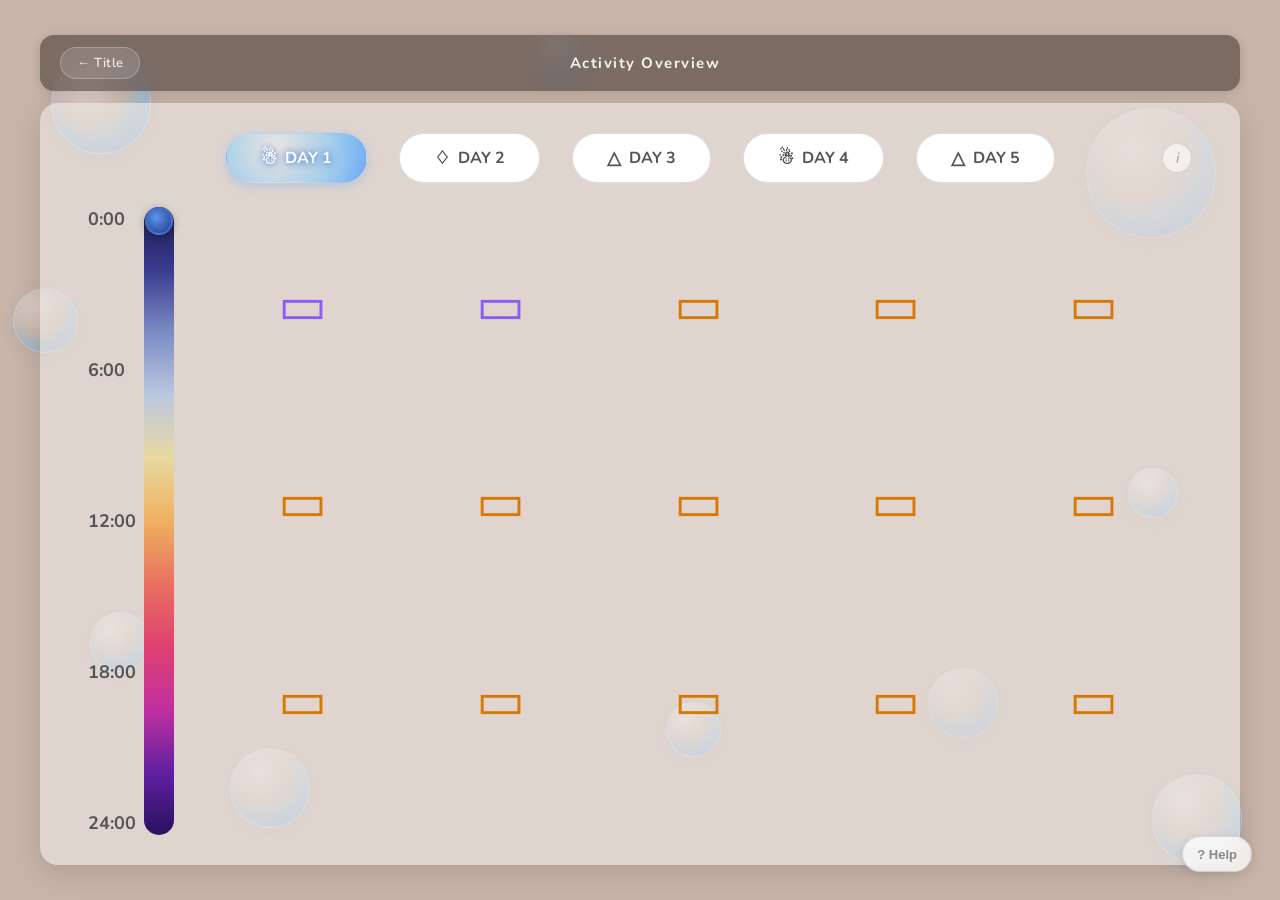
==== day.html @ 3a47da87 "2 webpages" ====
﻿<!DOCTYPE html>
<html>

<head>
    <meta charset="UTF-8">
    <meta name="viewport" content="width=device-width, initial-scale=1.0">
    <title>Day Data</title>
    <link rel="preconnect" href="https://fonts.googleapis.com">
    <link rel="preconnect" href="https://fonts.gstatic.com" crossorigin>
    <link href="https://fonts.googleapis.com/css2?family=Nunito:wght@400;600;700;800&display=swap" rel="stylesheet">
    <link rel="stylesheet" href="style.css">
    <link rel="stylesheet" href="day.css">
</head>

<body>

    <!-- 背景泡泡装饰 -->
    <div class="bg-bubble"></div>
    <div class="bg-bubble"></div>
    <div class="bg-bubble"></div>
    <div class="bg-bubble"></div>
    <div class="bg-bubble"></div>
    <div class="bg-bubble"></div>
    <div class="bg-bubble"></div>
    <div class="bg-bubble"></div>
    <div class="bg-bubble"></div>
    <div class="bg-bubble"></div>

    <!-- ===== 第一层：顶部导航 ===== -->
    <div class="nav-header">
        <a href="index.html" class="nav-back">&larr; Title</a>
        <span class="nav-title">Activity Overview</span>
        <span class="nav-spacer"></span>
    </div>

    <!-- ===== Help 按钮 + 弹窗 ===== -->
    <button class="help-fab" id="helpBtn" title="Help">? Help</button>
    <div class="help-panel" id="helpPanel">
        <h3>How to use</h3>
        <p>This page shows your daily activity as a sequence of shapes, distributed across time.</p>
        <ul>
            <li>Switch days using the <b>DAY 1–5</b> tabs.</li>
            <li>Drag the dot on the gradient bar to scrub through time.</li>
            <li>Each shape &amp; color represents an activity type.</li>
        </ul>
        <p style="color:#aaa; font-size:11px; margin-bottom:0;">Click anywhere to close.</p>
    </div>

    <div class="page-card">

        <!-- Day 导航 -->
        <div class="day-nav-wrap">
            <div class="day-nav">
                <a href="day.html?day=1" class="day-pill"><span class="icon">&#9731;</span> DAY 1</a>
                <a href="day.html?day=2" class="day-pill"><span class="icon">&#9826;</span> DAY 2</a>
                <a href="day.html?day=3" class="day-pill"><span class="icon">&#9651;</span> DAY 3</a>
                <a href="day.html?day=4" class="day-pill"><span class="icon">&#9731;</span> DAY 4</a>
                <a href="day.html?day=5" class="day-pill"><span class="icon">&#9651;</span> DAY 5</a>
            </div>
            <button class="legend-btn" id="legendBtn" title="Legend">i</button>
        </div>

        <!-- Legend 弹窗 -->
        <div class="legend-panel" id="legendPanel">
            <h3>Legend</h3>

            <div class="legend-section-title">Shapes &mdash; Place</div>
            <div class="legend-grid">
                <div class="legend-item"><span class="legend-shape">▭</span> Bed</div>
                <div class="legend-item"><span class="legend-shape">◻</span> Desk / Table</div>
                <div class="legend-item"><span class="legend-shape">◯</span> School</div>
                <div class="legend-item"><span class="legend-shape">△</span> Moving</div>
                <div class="legend-item"><span class="legend-shape">▽</span> Shared Space</div>
            </div>

            <div class="legend-section-title">Colors &mdash; Activity</div>
            <div class="legend-grid">
                <div class="legend-item"><span class="legend-color-dot" style="background:#5C4033"></span> Sleep / Nap</div>
                <div class="legend-item"><span class="legend-color-dot" style="background:#3B82F6"></span> Study</div>
                <div class="legend-item"><span class="legend-color-dot" style="background:#8B5CF6"></span> Entertainment</div>
                <div class="legend-item"><span class="legend-color-dot" style="background:#EF4444"></span> Vehicle</div>
                <div class="legend-item"><span class="legend-color-dot" style="background:#EC4899"></span> Walk</div>
                <div class="legend-item"><span class="legend-color-dot" style="background:#EAB308"></span> Bathroom</div>
                <div class="legend-item"><span class="legend-color-dot" style="background:#F97316"></span> Meal</div>
                <div class="legend-item"><span class="legend-color-dot" style="background:#22C55E"></span> Class</div>
                <div class="legend-item"><span class="legend-color-dot" style="background:#9CA3AF"></span> Laundry</div>
            </div>

            <div class="legend-note">
                &#9679; 1 shape = 30 min &nbsp;&nbsp; &#9679; &frac12; shape = 15–20 min
            </div>
        </div>

        <!-- 主区域 -->
        <div class="main-content">

            <!-- 左侧时间轴 -->
            <div class="timeline">
                <div class="time-labels">
                    <span class="time-label">0:00</span>
                    <span class="time-label">6:00</span>
                    <span class="time-label">12:00</span>
                    <span class="time-label">18:00</span>
                    <span class="time-label">24:00</span>
                </div>
                <div class="gradient-bar">
                    <div class="time-dot"></div>
                </div>
            </div>

            <!-- 右侧内容区域（后续加功能） -->
            <div class="content-area">
            </div>

        </div>

    </div>

</body>

<script>
    const params = new URLSearchParams(window.location.search);
    const day = parseInt(params.get("day")) || 1;

    // 高亮当前 day pill
    const pills = document.querySelectorAll('.day-pill');
    pills.forEach((pill, i) => {
        if (i + 1 === day) pill.classList.add('active');
    });

    // 背景泡泡颜色
    const dayColors = {
        1: { main: '120,200,255', deep: '80,160,255',  shadow: '0,100,200' },
        2: { main: '180,140,255', deep: '140,100,220', shadow: '100,60,180' },
        3: { main: '120,230,200', deep: '60,200,170',  shadow: '30,140,120' },
        4: { main: '255,180,120', deep: '240,140,80',  shadow: '190,100,30' },
        5: { main: '255,140,180', deep: '240,100,150', shadow: '190,50,100' },
    };
    const c = dayColors[day] || dayColors[1];
    document.querySelectorAll('.bg-bubble').forEach(b => {
        b.style.background = `radial-gradient(circle at 35% 30%, rgba(255,255,255,0.55), rgba(255,255,255,0.15) 40%, rgba(${c.main},0.5) 60%, rgba(${c.deep},0.7))`;
        b.style.boxShadow = `inset 0 -8px 18px rgba(${c.shadow},0.15), inset 0 8px 18px rgba(255,255,255,0.3), 0 4px 16px rgba(${c.shadow},0.15)`;
    });

    // ========== 形状数据（对应截图 Day 1 ~ Day 5） ==========
    const colorMap = {
        p: '#8B5CF6', b: '#D97706', t: '#14B8A6', y: '#EAB308',
        r: '#EF4444', k: '#EC4899', o: '#F97316', l: '#3B82F6', g: '#9CA3AF'
    };

    function parseShapes(str) {
        return str.trim().split(/\s+/).map(code => ({
            s: code.slice(0, -1),
            c: colorMap[code.slice(-1)]
        }));
    }

    const shapeData = {
        // Day 1: ▭紫2 → ▭橙5+5+4 → △黄 ▽黄 → △红 → ○绿2 → ◿粉 → ○橙2 → □绿5+2 → ▭橙4 → □蓝2 → □紫5
        1: parseShapes(`
            ▭p ▭p ▭b ▭b ▭b
            ▭b ▭b ▭b ▭b ▭b
            ▭b ▭b ▭b ▭b ▭b
            ▭b ▽y ◹y ◿r ◯t
            ◯t ◿k ◯o ◯o ◿k 
            ◻t ◻t ◻t ◻t ◻t 
            ◻t ◻t ◻t ▭b ▭b 
            ▭b ▭b ◻l ◻l ◻o
            ▽y ◻p ◻p ◻p ◻p 
            ◻p
        `),
        // Day 2: ▭紫4 → ▭橙5+5+5 → △黄 → □橙2 → ▭橙4 → □紫5 → ○橙 → □绿2 → △黄 → ▭紫2 → □紫4
        2: parseShapes(`
            ▭p ▭p ▭p ▭p ▭b
            ▭b ▭b ▭b ▭b ▭b
            ▭b ▭b ▭b ▭b ▭b
            ▭b ▭b ▭b ▭b ▽y
            ◻o ◻o ▭b ▭b ▭b
            ▭b ◻p ◻p ◻p ◻p
            ◻p ◯o ◻t ◻t ▽y
            ▭p ▭p ◻p ◻p ◻p
            ◻p
        `),
        // Day 3: □紫5 → ▭橙5+5+5 → □蓝4 → □橙 → □紫2 → ▭橙5 → □蓝2 → ▽灰2 → □紫4
        3: parseShapes(`
            ◻p ◻p ◻p ◻p ◻p
            ▭b ▭b ▭b ▭b ▭b
            ▭b ▭b ▭b ▭b ▭b
            ▭b ▭b ▭b ▭b ▭b
            ◻l ◻l ◻l ◻l ◻o
            ◻p ◻p ▭b ▭b ▭b
            ▭b ▭b ◻l ◻l ▽g
            ▽g ◻p ◻p ◻p ◻p
        `),
        // Day 4: ▽灰 → □橙 → □蓝2 → □紫4 → ▭橙5+4 → ▭紫2 → ▽黄 → ○绿2 → □蓝2 → △红 → ○橙2 → △红 → □蓝2 → □紫4
        4: parseShapes(`
            ▽g ◻o ◻l ◻l ◻p
            ◻p ◻p ◻p ▭b ▭b
            ▭b ▭b ▭b ▭b ▭b
            ▭b ▭b ▭p ▭p ◹y
            ▯l ◿k ◯t ◯t ◿k 
            ◻l ◻l ◿r ◯g ◯g
            △r ◯o ◯o △r ◻l 
            ◻l ◻p ◻p ◻p ◻p
        `),
        // Day 5: ▭橙5+5+5 → □蓝4 → △黄 → ▽粉 → ○绿2 → ○橙3 → □紫5+5 → □橙 → □蓝 → ▭橙5
        5: parseShapes(`
            ▭b ▭b ▭b ▭b ▭b
            ▭b ▭b ▭b ▭b ▭b
            ▭b ▭b ▭b ▭b ▭b
            ◻l ◻l ◻l ◻l ▽y
            ◿k ◯t ◯t ◿k ◯o 
            ◯o ◯o ◿k ◻p ◻p 
            ◻p ◻p ◻p ◻p ◻p 
            ◻p ◻p ◻p ◻o ◻l 
            ▭b ▭b ▭b ▭b ▭b
        `),
    };

    // ========== 渲染形状网格 ==========
    const contentArea = document.querySelector('.content-area');
    const shapes = shapeData[day] || shapeData[1];

    const grid = document.createElement('div');
    grid.className = 'shape-grid';

    shapes.forEach((item) => {
        const cell = document.createElement('div');
        cell.className = 'shape-cell';
        cell.textContent = item.s;
        cell.style.color = item.c;
        grid.appendChild(cell);
    });

    contentArea.appendChild(grid);

    // ========== 滑块吸附（5 个位置）& 滚动同步 ==========
    const gradientBar = document.querySelector('.gradient-bar');
    const dot = document.querySelector('.time-dot');
    const snapPercents = [0, 0.25, 0.5, 0.75, 1]; // 00, 06, 12, 18, 24
    let isDragging = false;
    let isSyncing = false;
    let dragStartY, dragStartTop;
    let currentSnap = 0;

    function getMaxTop() {
        return gradientBar.offsetHeight - dot.offsetHeight;
    }

    function findNearestSnap(percent) {
        let closest = 0;
        let minDist = Infinity;
        snapPercents.forEach((sp, i) => {
            const d = Math.abs(percent - sp);
            if (d < minDist) { minDist = d; closest = i; }
        });
        return closest;
    }

    function goToSnap(index, smooth) {
        currentSnap = Math.max(0, Math.min(index, snapPercents.length - 1));
        const percent = snapPercents[currentSnap];
        dot.style.transition = smooth ? 'top 0.3s ease' : 'none';
        dot.style.top = (percent * getMaxTop()) + 'px';
        if (smooth) setTimeout(() => { dot.style.transition = 'none'; }, 320);

        const scrollMax = contentArea.scrollHeight - contentArea.clientHeight;
        if (scrollMax > 0) {
            isSyncing = true;
            if (smooth) {
                contentArea.scrollTo({ top: percent * scrollMax, behavior: 'smooth' });
                setTimeout(() => { isSyncing = false; }, 500);
            } else {
                contentArea.scrollTop = percent * scrollMax;
                requestAnimationFrame(() => { isSyncing = false; });
            }
        }
    }

    // --- Mouse 拖拽 ---
    dot.addEventListener('mousedown', (e) => {
        e.preventDefault();
        e.stopPropagation();
        isDragging = true;
        dragStartY = e.clientY;
        dragStartTop = parseFloat(dot.style.top) || 0;
        dot.style.cursor = 'grabbing';
        dot.style.transition = 'none';
    });

    document.addEventListener('mousemove', (e) => {
        if (!isDragging) return;
        const maxTop = getMaxTop();
        let newTop = dragStartTop + (e.clientY - dragStartY);
        newTop = Math.max(0, Math.min(newTop, maxTop));
        dot.style.top = newTop + 'px';

        const percent = newTop / maxTop;
        isSyncing = true;
        contentArea.scrollTop = percent * (contentArea.scrollHeight - contentArea.clientHeight);
        requestAnimationFrame(() => { isSyncing = false; });
    });

    document.addEventListener('mouseup', () => {
        if (isDragging) {
            isDragging = false;
            dot.style.cursor = 'grab';
            const maxTop = getMaxTop();
            const percent = (parseFloat(dot.style.top) || 0) / maxTop;
            goToSnap(findNearestSnap(percent), true);
        }
    });

    // --- Touch 拖拽 ---
    dot.addEventListener('touchstart', (e) => {
        e.preventDefault();
        e.stopPropagation();
        isDragging = true;
        dragStartY = e.touches[0].clientY;
        dragStartTop = parseFloat(dot.style.top) || 0;
        dot.style.transition = 'none';
    }, { passive: false });

    document.addEventListener('touchmove', (e) => {
        if (!isDragging) return;
        const maxTop = getMaxTop();
        let newTop = dragStartTop + (e.touches[0].clientY - dragStartY);
        newTop = Math.max(0, Math.min(newTop, maxTop));
        dot.style.top = newTop + 'px';

        const percent = newTop / maxTop;
        isSyncing = true;
        contentArea.scrollTop = percent * (contentArea.scrollHeight - contentArea.clientHeight);
        requestAnimationFrame(() => { isSyncing = false; });
    }, { passive: false });

    document.addEventListener('touchend', () => {
        if (isDragging) {
            isDragging = false;
            const maxTop = getMaxTop();
            const percent = (parseFloat(dot.style.top) || 0) / maxTop;
            goToSnap(findNearestSnap(percent), true);
        }
    });

    // --- 点击渐变条 → 吸附到最近位置 ---
    gradientBar.addEventListener('click', (e) => {
        if (isDragging) return;
        const barRect = gradientBar.getBoundingClientRect();
        const clickPercent = (e.clientY - barRect.top) / barRect.height;
        goToSnap(findNearestSnap(clickPercent), true);
    });

    // --- 滚动内容 → 同步滑块到最近吸附点 ---
    contentArea.addEventListener('scroll', () => {
        if (isSyncing) return;
        const scrollMax = contentArea.scrollHeight - contentArea.clientHeight;
        if (scrollMax <= 0) return;
        const percent = contentArea.scrollTop / scrollMax;
        const snapIndex = findNearestSnap(percent);
        if (snapIndex !== currentSnap) {
            currentSnap = snapIndex;
            dot.style.transition = 'top 0.3s ease';
            dot.style.top = (snapPercents[currentSnap] * getMaxTop()) + 'px';
            setTimeout(() => { dot.style.transition = 'none'; }, 320);
        }
    });

    // 初始化
    goToSnap(0, false);

    // ========== Legend 弹窗（非阻塞） ==========
    const legendBtn = document.getElementById('legendBtn');
    const legendPanel = document.getElementById('legendPanel');

    // ========== Help 弹窗（非阻塞） ==========
    const helpBtn = document.getElementById('helpBtn');
    const helpPanel = document.getElementById('helpPanel');

    helpBtn.addEventListener('click', (e) => {
        e.stopPropagation();
        legendPanel.classList.remove('active');
        helpPanel.classList.toggle('active');
    });

    legendBtn.addEventListener('click', (e) => {
        e.stopPropagation();
        helpPanel.classList.remove('active');
        // 定位面板到按钮下方偏左
        const rect = legendBtn.getBoundingClientRect();
        legendPanel.style.top = (rect.bottom + 8) + 'px';
        legendPanel.style.left = rect.left + 'px';
        legendPanel.classList.toggle('active');
    });

    // 点击外部关闭
    document.addEventListener('click', (e) => {
        if (!legendPanel.contains(e.target) && e.target !== legendBtn) {
            legendPanel.classList.remove('active');
        }
        if (!helpPanel.contains(e.target) && e.target !== helpBtn) {
            helpPanel.classList.remove('active');
        }
    });

    document.addEventListener('keydown', (e) => {
        if (e.key === 'Escape') {
            helpPanel.classList.remove('active');
            legendPanel.classList.remove('active');
        }
    });
</script>

</html>
---- day.css ----
* {
    margin: 0;
    padding: 0;
    box-sizing: border-box;
}

body {
    font-family: 'Nunito', sans-serif;
    background: #c8b4a8;
    display: flex;
    flex-direction: column;
    align-items: center;
    justify-content: center;
    min-height: 100vh;
    overflow: hidden;
    position: relative;
}

/* 背景泡泡装饰 */
.bg-bubble {
    position: fixed;
    border-radius: 50%;
    border: 1.5px solid rgba(255,255,255,0.35);
    pointer-events: none;
    z-index: 0;
    animation: floatBubble 8s ease-in-out infinite;
}

.bg-bubble:nth-child(1) {
    width: 100px; height: 100px;
    top: 6%; left: 4%;
    animation-duration: 9s;
    animation-delay: 0s;
    opacity: 0.75;
}
.bg-bubble:nth-child(2) {
    width: 60px; height: 60px;
    top: 68%; left: 7%;
    animation-duration: 7s;
    animation-delay: -2s;
    opacity: 0.65;
}
.bg-bubble:nth-child(3) {
    width: 130px; height: 130px;
    top: 12%; right: 5%;
    animation-duration: 11s;
    animation-delay: -4s;
    opacity: 0.6;
}
.bg-bubble:nth-child(4) {
    width: 50px; height: 50px;
    top: 52%; right: 8%;
    animation-duration: 6s;
    animation-delay: -1s;
    opacity: 0.7;
}
.bg-bubble:nth-child(5) {
    width: 80px; height: 80px;
    bottom: 8%; left: 18%;
    animation-duration: 10s;
    animation-delay: -3s;
    opacity: 0.65;
}
.bg-bubble:nth-child(6) {
    width: 65px; height: 65px;
    top: 32%; left: 1%;
    animation-duration: 8s;
    animation-delay: -5s;
    opacity: 0.55;
}
.bg-bubble:nth-child(7) {
    width: 90px; height: 90px;
    bottom: 4%; right: 3%;
    animation-duration: 9s;
    animation-delay: -2.5s;
    opacity: 0.7;
}
.bg-bubble:nth-child(8) {
    width: 45px; height: 45px;
    top: 4%; left: 42%;
    animation-duration: 7s;
    animation-delay: -6s;
    opacity: 0.6;
}
.bg-bubble:nth-child(9) {
    width: 70px; height: 70px;
    bottom: 18%; right: 22%;
    animation-duration: 10s;
    animation-delay: -1.5s;
    opacity: 0.55;
}
.bg-bubble:nth-child(10) {
    width: 55px; height: 55px;
    top: 78%; left: 52%;
    animation-duration: 8s;
    animation-delay: -4.5s;
    opacity: 0.65;
}

@keyframes floatBubble {
    0%, 100% { transform: translateY(0) scale(1); }
    33% { transform: translateY(-15px) scale(1.06); }
    66% { transform: translateY(10px) scale(0.96); }
}

/* ===== 第一层：顶部导航栏 ===== */
.nav-header {
    width: 94vw;
    max-width: 1200px;
    display: flex;
    align-items: center;
    justify-content: space-between;
    padding: 12px 20px;
    margin-bottom: 12px;
    position: relative;
    z-index: 10;
    background: rgba(60, 48, 42, 0.55);
    backdrop-filter: blur(12px);
    -webkit-backdrop-filter: blur(12px);
    border-radius: 14px;
    box-shadow: 0 2px 12px rgba(0,0,0,0.12);
}

.nav-back {
    padding: 6px 16px;
    background: rgba(255,255,255,0.12);
    border: 1px solid rgba(255,255,255,0.25);
    border-radius: 50px;
    color: rgba(255,255,255,0.85);
    text-decoration: none;
    font-size: 13px;
    font-weight: 600;
    transition: 0.2s;
    cursor: pointer;
    letter-spacing: 0.3px;
}

.nav-back:hover {
    background: rgba(255,255,255,0.22);
    color: #fff;
    border-color: rgba(255,255,255,0.5);
}

.nav-title {
    font-size: 15px;
    font-weight: 700;
    color: rgba(255,255,255,0.92);
    letter-spacing: 1.5px;
}

/* 占位，保持标题居中 */
.nav-spacer {
    width: 70px;
}

/* ===== Help 按钮（右下角固定） ===== */
.help-fab {
    position: fixed;
    bottom: 28px;
    right: 28px;
    height: 36px;
    padding: 0 14px;
    border-radius: 50px;
    border: 1.5px solid rgba(180,180,180,0.5);
    background: rgba(255,255,255,0.75);
    backdrop-filter: blur(10px);
    -webkit-backdrop-filter: blur(10px);
    color: #888;
    font-size: 13px;
    font-weight: 600;
    display: flex;
    align-items: center;
    justify-content: center;
    gap: 5px;
    cursor: pointer;
    transition: 0.2s;
    z-index: 900;
    box-shadow: 0 2px 10px rgba(0,0,0,0.1);
    line-height: 1;
}

.help-fab:hover {
    background: rgba(255,255,255,0.95);
    color: #555;
    border-color: rgba(150,150,150,0.7);
    transform: scale(1.08);
}

/* Help 弹窗（非阻塞，从右下角向上弹出） */
.help-panel {
    display: none;
    position: fixed;
    bottom: 78px;
    right: 28px;
    width: 280px;
    background: rgba(255,255,255,0.94);
    backdrop-filter: blur(16px);
    -webkit-backdrop-filter: blur(16px);
    border-radius: 14px;
    box-shadow: 0 8px 32px rgba(0,0,0,0.18);
    padding: 22px 20px;
    z-index: 998;
    animation: helpSlideUp 0.25s ease;
}

.help-panel.active {
    display: block;
}

@keyframes helpSlideUp {
    from { opacity: 0; transform: translateY(10px); }
    to   { opacity: 1; transform: translateY(0); }
}

.help-panel h3 {
    font-size: 14px;
    font-weight: 700;
    color: #444;
    margin-bottom: 12px;
}

.help-panel p {
    font-size: 12.5px;
    color: #666;
    line-height: 1.7;
    margin-bottom: 10px;
}

.help-panel ul {
    font-size: 12.5px;
    color: #666;
    line-height: 1.8;
    padding-left: 18px;
    margin-bottom: 6px;
}

/* ===== Legend 信息按钮（绝对定位在右侧，不影响 day pills 居中） ===== */
.legend-btn {
    position: absolute;
    right: 0;
    top: 50%;
    transform: translateY(-50%);
    width: 30px;
    height: 30px;
    border-radius: 50%;
    border: 1.5px solid rgba(180,180,180,0.5);
    background: rgba(255,255,255,0.6);
    color: #999;
    font-size: 15px;
    font-weight: 400;
    font-style: italic;
    font-family: 'Nunito', sans-serif;
    display: flex;
    align-items: center;
    justify-content: center;
    cursor: pointer;
    transition: 0.2s;
    line-height: 1;
}

.legend-btn:hover {
    background: rgba(255,255,255,0.95);
    color: #555;
    border-color: rgba(150,150,150,0.7);
    transform: translateY(-50%) scale(1.08);
}

/* Legend 弹窗（非阻塞式，不影响页面操作） */
.legend-panel {
    display: none;
    position: fixed;
    width: 300px;
    background: rgba(255,255,255,0.94);
    backdrop-filter: blur(16px);
    -webkit-backdrop-filter: blur(16px);
    border-radius: 14px;
    box-shadow: 0 8px 32px rgba(0,0,0,0.18);
    padding: 22px 22px 18px;
    z-index: 998;
    animation: legendSlideDown 0.25s ease;
}

.legend-panel.active {
    display: block;
}

@keyframes legendSlideDown {
    from { opacity: 0; transform: translateY(-8px); }
    to   { opacity: 1; transform: translateY(0); }
}

.legend-panel h3 {
    font-size: 14px;
    font-weight: 700;
    color: #444;
    margin-bottom: 14px;
    text-transform: uppercase;
    letter-spacing: 1px;
}

.legend-section-title {
    font-size: 11.5px;
    font-weight: 700;
    color: #999;
    text-transform: uppercase;
    letter-spacing: 1px;
    margin-bottom: 8px;
}

.legend-grid {
    display: grid;
    grid-template-columns: 1fr 1fr;
    gap: 4px 16px;
    margin-bottom: 14px;
}

.legend-item {
    display: flex;
    align-items: center;
    gap: 8px;
    font-size: 12.5px;
    color: #555;
    padding: 3px 0;
}

.legend-shape {
    font-size: 18px;
    width: 24px;
    text-align: center;
    flex-shrink: 0;
}

.legend-color-dot {
    width: 12px;
    height: 12px;
    border-radius: 50%;
    flex-shrink: 0;
    border: 1px solid rgba(0,0,0,0.08);
}

.legend-note {
    font-size: 11px;
    color: #aaa;
    line-height: 1.6;
    border-top: 1px solid rgba(0,0,0,0.06);
    padding-top: 10px;
    margin-top: 4px;
}

.page-card {
    background: rgba(240, 236, 232, 0.6);
    border-radius: 18px;
    width: 94vw;
    max-width: 1200px;
    min-height: 82vh;
    padding: 30px 48px;
    box-shadow: 0 8px 30px rgba(0, 0, 0, 0.12);
    position: relative;
    z-index: 1;
}

/* 顶部导航栏 —— 五个 day pill */
.day-nav {
    display: flex;
    justify-content: center;
    gap: 32px;
    flex: 1;
}

.day-pill {
    padding: 12px 34px;
    border-radius: 50px;
    border: 1.5px solid rgba(200, 200, 200, 0.6);
    background: white;
    text-decoration: none;
    font-weight: bold;
    font-size: 16px;
    color: #555;
    display: flex;
    align-items: center;
    gap: 8px;
    transition: 0.2s;
    cursor: pointer;
}

.day-pill:hover {
    transform: scale(1.05);
}

.day-pill.active {
    color: white;
    border-color: transparent;
}

/* 每个 pill 的颜色对应 index.html 泡泡颜色 */
.day-pill:nth-child(1).active {
    background: radial-gradient(circle at 35% 30%, rgba(255,255,255,0.4), rgba(120,200,255,0.6) 60%, rgba(80,160,255,0.8));
    box-shadow: 0 3px 12px rgba(80,160,255,0.3);
    text-shadow: 0 0 6px rgba(40,100,200,0.7), 0 1px 8px rgba(40,100,200,0.5);
}
.day-pill:nth-child(2).active {
    background: radial-gradient(circle at 35% 30%, rgba(255,255,255,0.4), rgba(180,140,255,0.6) 60%, rgba(140,100,220,0.8));
    box-shadow: 0 3px 12px rgba(140,100,220,0.3);
    text-shadow: 0 0 6px rgba(100,60,180,0.7), 0 1px 8px rgba(100,60,180,0.5);
}
.day-pill:nth-child(3).active {
    background: radial-gradient(circle at 35% 30%, rgba(255,255,255,0.4), rgba(120,230,200,0.6) 60%, rgba(60,200,170,0.8));
    box-shadow: 0 3px 12px rgba(60,200,170,0.3);
    text-shadow: 0 0 6px rgba(30,140,120,0.7), 0 1px 8px rgba(30,140,120,0.5);
}
.day-pill:nth-child(4).active {
    background: radial-gradient(circle at 35% 30%, rgba(255,255,255,0.4), rgba(255,180,120,0.6) 60%, rgba(240,140,80,0.8));
    box-shadow: 0 3px 12px rgba(240,140,80,0.3);
    text-shadow: 0 0 6px rgba(190,100,30,0.7), 0 1px 8px rgba(190,100,30,0.5);
}
.day-pill:nth-child(5).active {
    background: radial-gradient(circle at 35% 30%, rgba(255,255,255,0.4), rgba(255,140,180,0.6) 60%, rgba(240,100,150,0.8));
    box-shadow: 0 3px 12px rgba(240,100,150,0.3);
    text-shadow: 0 0 6px rgba(190,50,100,0.7), 0 1px 8px rgba(190,50,100,0.5);
}

.day-pill .icon {
    font-size: 18px;
}

/* 主区域 */
.main-content {
    display: flex;
    gap: 0;
    height: calc(82vh - 110px);
}

/* 左侧时间轴 */
.timeline {
    display: flex;
    flex-direction: row;
    align-items: flex-start;
    gap: 8px;
    flex-shrink: 0;
}

.time-labels {
    display: flex;
    flex-direction: column;
    justify-content: space-between;
    height: 100%;
    padding: 0;
}

.time-label {
    font-weight: bold;
    font-size: 18px;
    color: #555;
}

.gradient-bar {
    width: 30px;
    height: 100%;
    border-radius: 15px;
    background: linear-gradient(
        to bottom,
        #1a1a4e 0%,
        #3b3b8f 10%,
        #7b8cc4 20%,
        #bcc8e0 30%,
        #e8d8a0 40%,
        #f0b060 50%,
        #e87060 60%,
        #e04070 70%,
        #c030a0 80%,
        #6020a0 90%,
        #2a1060 100%
    );
    position: relative;
    cursor: pointer;
}

.time-dot {
    width: 28px;
    height: 28px;
    border-radius: 50%;
    border: 2.5px solid rgba(80, 120, 200, 0.7);
    background: radial-gradient(circle at 40% 35%, rgba(100,160,255,0.9), rgba(30,60,140,0.9));
    position: absolute;
    top: 0;
    left: 50%;
    transform: translateX(-50%);
    box-shadow: 0 2px 8px rgba(0,0,0,0.3);
    cursor: grab;
    z-index: 10;
}

.time-dot:active {
    cursor: grabbing;
}

/* 右侧内容区 */
.content-area {
    flex: 1;
    margin-left: 30px;
    overflow-y: auto;
    overflow-x: hidden;
    -webkit-overflow-scrolling: touch;
    scrollbar-width: thin;
    scrollbar-color: rgba(0,0,0,0.15) transparent;
}

.content-area::-webkit-scrollbar {
    width: 6px;
}
.content-area::-webkit-scrollbar-track {
    background: transparent;
}
.content-area::-webkit-scrollbar-thumb {
    background: rgba(0,0,0,0.15);
    border-radius: 3px;
}

.shape-grid {
    display: grid;
    grid-template-columns: repeat(5, 1fr);
    gap: 4px;
    padding: 2px;
}

.shape-cell {
    aspect-ratio: 1;
    display: flex;
    align-items: center;
    justify-content: center;
    font-size: 52px;
    border-radius: 10px;
    user-select: none;
    transition: transform 0.15s;
    line-height: 1;
}

.shape-cell:hover {
    transform: scale(1.08);
    background: rgba(255,255,255,0.15);
}

/* 顶部导航栏（day-nav 居中, legend 右侧） */
.day-nav-wrap {
    display: flex;
    align-items: center;
    justify-content: center;
    margin-bottom: 24px;
    position: relative;
}

/* 响应式 */
@media (max-width: 768px) {
    .page-card {
        width: 95vw;
        padding: 20px 16px;
        min-height: auto;
        border-radius: 14px;
    }

    .day-nav {
        gap: 8px;
        margin-bottom: 20px;
        flex-wrap: wrap;
    }

    .day-pill {
        padding: 8px 16px;
        font-size: 12px;
        gap: 4px;
    }

    .day-pill .icon {
        font-size: 13px;
    }

    .main-content {
        height: auto;
        min-height: 60vh;
    }

    .time-label {
        font-size: 13px;
    }

    .gradient-bar {
        width: 22px;
        border-radius: 11px;
    }

    .time-dot {
        width: 22px;
        height: 22px;
    }

    .content-area {
        margin-left: 16px;
    }

    .shape-cell {
        font-size: 36px;
    }

    .shape-grid {
        gap: 8px;
    }
}

@media (max-width: 480px) {
    .page-card {
        width: 100vw;
        padding: 14px 10px;
        border-radius: 0;
        min-height: 100vh;
    }

    .day-nav {
        gap: 6px;
    }

    .day-pill {
        padding: 6px 12px;
        font-size: 11px;
    }

    .day-pill .icon {
        display: none;
    }

    .time-label {
        font-size: 12px;
    }

    .gradient-bar {
        width: 18px;
        border-radius: 9px;
    }

    .time-dot {
        width: 18px;
        height: 18px;
    }

    .content-area {
        margin-left: 10px;
    }

    .shape-cell {
        font-size: 28px;
    }

    .shape-grid {
        gap: 6px;
    }
}
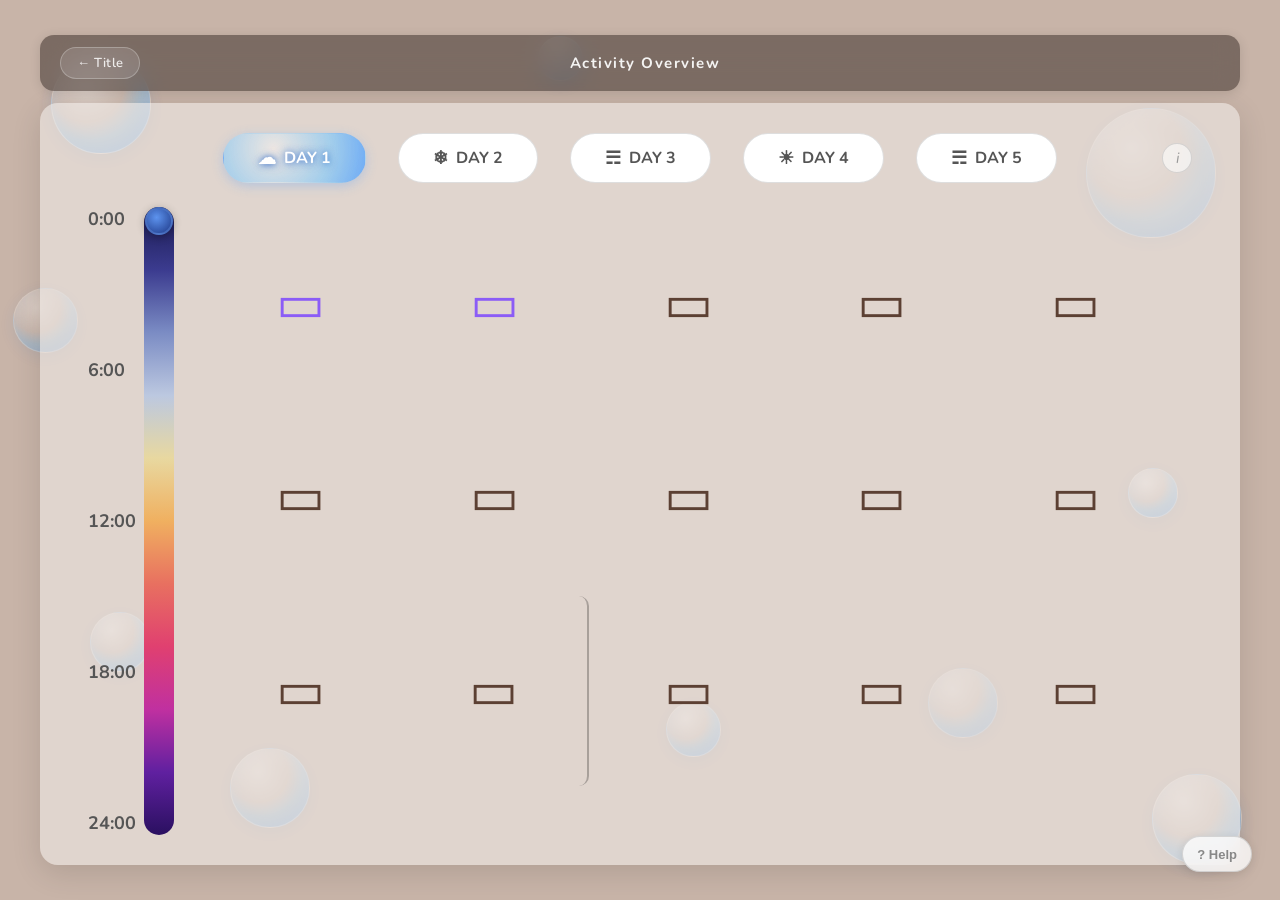
==== commit 178c495d: "ui update add weather icon. change square to diamond. Add dividing line every 6 hours. add color con" ====
--- a/day.html
+++ b/day.html
@@ -51,11 +51,11 @@
         <!-- Day 导航 -->
         <div class="day-nav-wrap">
             <div class="day-nav">
-                <a href="day.html?day=1" class="day-pill"><span class="icon">&#9731;</span> DAY 1</a>
-                <a href="day.html?day=2" class="day-pill"><span class="icon">&#9826;</span> DAY 2</a>
-                <a href="day.html?day=3" class="day-pill"><span class="icon">&#9651;</span> DAY 3</a>
-                <a href="day.html?day=4" class="day-pill"><span class="icon">&#9731;</span> DAY 4</a>
-                <a href="day.html?day=5" class="day-pill"><span class="icon">&#9651;</span> DAY 5</a>
+                <a href="day.html?day=1" class="day-pill"><span class="icon">☁︎</span> DAY 1</a>
+                <a href="day.html?day=2" class="day-pill"><span class="icon">❄︎</span> DAY 2</a>
+                <a href="day.html?day=3" class="day-pill"><span class="icon">☴</span> DAY 3</a>
+                <a href="day.html?day=4" class="day-pill"><span class="icon">☀︎</span> DAY 4</a>
+                <a href="day.html?day=5" class="day-pill"><span class="icon">☴</span> DAY 5</a>
             </div>
             <button class="legend-btn" id="legendBtn" title="Legend">i</button>
         </div>
@@ -67,7 +67,7 @@
             <div class="legend-section-title">Shapes &mdash; Place</div>
             <div class="legend-grid">
                 <div class="legend-item"><span class="legend-shape">▭</span> Bed</div>
-                <div class="legend-item"><span class="legend-shape">◻</span> Desk / Table</div>
+                <div class="legend-item"><span class="legend-shape">◇</span> Desk / Table</div>
                 <div class="legend-item"><span class="legend-shape">◯</span> School</div>
                 <div class="legend-item"><span class="legend-shape">△</span> Moving</div>
                 <div class="legend-item"><span class="legend-shape">▽</span> Shared Space</div>
@@ -87,7 +87,8 @@
             </div>
 
             <div class="legend-note">
-                &#9679; 1 shape = 30 min &nbsp;&nbsp; &#9679; &frac12; shape = 15–20 min
+                &#9679; 1 shape = 30 min<br>
+                &#9679; &frac12; shape = 15–20 min
             </div>
         </div>
 
@@ -144,7 +145,7 @@
 
     // ========== 形状数据（对应截图 Day 1 ~ Day 5） ==========
     const colorMap = {
-        p: '#8B5CF6', b: '#D97706', t: '#14B8A6', y: '#EAB308',
+        p: '#8B5CF6', b: '#5C4033', t: '#14B8A6', y: '#EAB308',
         r: '#EF4444', k: '#EC4899', o: '#F97316', l: '#3B82F6', g: '#9CA3AF'
     };
 
@@ -163,11 +164,11 @@
             ▭b ▭b ▭b ▭b ▭b
             ▭b ▽y ◹y ◿r ◯t
             ◯t ◿k ◯o ◯o ◿k 
-            ◻t ◻t ◻t ◻t ◻t 
-            ◻t ◻t ◻t ▭b ▭b 
-            ▭b ▭b ◻l ◻l ◻o
-            ▽y ◻p ◻p ◻p ◻p 
-            ◻p
+            ◇t ◇t ◇t ◇t ◇t 
+            ◇t ◇t ◇t ▭b ▭b 
+            ▭b ▭b ◇l ◇l ◇o
+            ▽y ◇p ◇p ◇p ◇p 
+            ◇p
         `),
         // Day 2: ▭紫4 → ▭橙5+5+5 → △黄 → □橙2 → ▭橙4 → □紫5 → ○橙 → □绿2 → △黄 → ▭紫2 → □紫4
         2: parseShapes(`
@@ -175,44 +176,44 @@
             ▭b ▭b ▭b ▭b ▭b
             ▭b ▭b ▭b ▭b ▭b
             ▭b ▭b ▭b ▭b ▽y
-            ◻o ◻o ▭b ▭b ▭b
-            ▭b ◻p ◻p ◻p ◻p
-            ◻p ◯o ◻t ◻t ▽y
-            ▭p ▭p ◻p ◻p ◻p
-            ◻p
+            ◇o ◇o ▭b ▭b ▭b
+            ▭b ◇p ◇p ◇p ◇p
+            ◇p ◯o ◇t ◇t ▽y
+            ▭p ▭p ◇p ◇p ◇p
+            ◇p
         `),
         // Day 3: □紫5 → ▭橙5+5+5 → □蓝4 → □橙 → □紫2 → ▭橙5 → □蓝2 → ▽灰2 → □紫4
         3: parseShapes(`
-            ◻p ◻p ◻p ◻p ◻p
-            ▭b ▭b ▭b ▭b ▭b
-            ▭b ▭b ▭b ▭b ▭b
-            ▭b ▭b ▭b ▭b ▭b
-            ◻l ◻l ◻l ◻l ◻o
-            ◻p ◻p ▭b ▭b ▭b
-            ▭b ▭b ◻l ◻l ▽g
-            ▽g ◻p ◻p ◻p ◻p
+            ◇p ◇p ◇p ◇p ◇p
+            ▭b ▭b ▭b ▭b ▭b
+            ▭b ▭b ▭b ▭b ▭b
+            ▭b ▭b ▭b ▭b ▭b
+            ◇l ◇l ◇l ◇l ◇o
+            ◇p ◇p ▭b ▭b ▭b
+            ▭b ▭b ◇l ◇l ▽g
+            ▽g ◇p ◇p ◇p ◇p
         `),
         // Day 4: ▽灰 → □橙 → □蓝2 → □紫4 → ▭橙5+4 → ▭紫2 → ▽黄 → ○绿2 → □蓝2 → △红 → ○橙2 → △红 → □蓝2 → □紫4
         4: parseShapes(`
-            ▽g ◻o ◻l ◻l ◻p
-            ◻p ◻p ◻p ▭b ▭b
+            ▽g ◇o ◇l ◇l ◇p
+            ◇p ◇p ◇p ▭b ▭b
             ▭b ▭b ▭b ▭b ▭b
             ▭b ▭b ▭p ▭p ◹y
-            ▯l ◿k ◯t ◯t ◿k 
-            ◻l ◻l ◿r ◯g ◯g
-            △r ◯o ◯o △r ◻l 
-            ◻l ◻p ◻p ◻p ◻p
+            ⦉l ◿k ◯t ◯t ◿k 
+            ◇l ◇l ◿r ◯g ◯g
+            △r ◯o ◯o △r ◇l 
+            ◇l ◇p ◇p ◇p ◇p
         `),
         // Day 5: ▭橙5+5+5 → □蓝4 → △黄 → ▽粉 → ○绿2 → ○橙3 → □紫5+5 → □橙 → □蓝 → ▭橙5
         5: parseShapes(`
             ▭b ▭b ▭b ▭b ▭b
             ▭b ▭b ▭b ▭b ▭b
             ▭b ▭b ▭b ▭b ▭b
-            ◻l ◻l ◻l ◻l ▽y
+            ◇l ◇l ◇l ◇l ▽y
             ◿k ◯t ◯t ◿k ◯o 
-            ◯o ◯o ◿k ◻p ◻p 
-            ◻p ◻p ◻p ◻p ◻p 
-            ◻p ◻p ◻p ◻o ◻l 
+            ◯o ◯o ◿k ◇p ◇p 
+            ◇p ◇p ◇p ◇p ◇p 
+            ◇p ◇p ◇p ◇o ◇l 
             ▭b ▭b ▭b ▭b ▭b
         `),
     };
@@ -224,11 +225,21 @@
     const grid = document.createElement('div');
     grid.className = 'shape-grid';
 
+    const halfShapes = new Set(['◹', '◿']);
+    let cumTime = 0;
+    const BLOCK = 360; // 6 hours in minutes
+
     shapes.forEach((item) => {
+        const dur = halfShapes.has(item.s) ? 15 : 30;
+        const prevBlock = Math.floor(cumTime / BLOCK);
+        cumTime += dur;
+        const newBlock = Math.floor(cumTime / BLOCK);
+
         const cell = document.createElement('div');
         cell.className = 'shape-cell';
         cell.textContent = item.s;
         cell.style.color = item.c;
+        if (newBlock > prevBlock) cell.classList.add('hour-6-end');
         grid.appendChild(cell);
     });
 
--- a/day.css
+++ b/day.css
@@ -339,9 +339,9 @@
 }
 
 .legend-note {
-    font-size: 11px;
-    color: #aaa;
-    line-height: 1.6;
+    font-size: 13px;
+    color: #555;
+    line-height: 1.8;
     border-top: 1px solid rgba(0,0,0,0.06);
     padding-top: 10px;
     margin-top: 4px;
@@ -521,6 +521,7 @@
     grid-template-columns: repeat(5, 1fr);
     gap: 4px;
     padding: 2px;
+    margin-right: 20px;
 }
 
 .shape-cell {
@@ -538,6 +539,10 @@
 .shape-cell:hover {
     transform: scale(1.08);
     background: rgba(255,255,255,0.15);
+}
+
+.shape-cell.hour-6-end {
+    border-right: 2.5px solid rgba(0,0,0,0.25);
 }
 
 /* 顶部导航栏（day-nav 居中, legend 右侧） */
